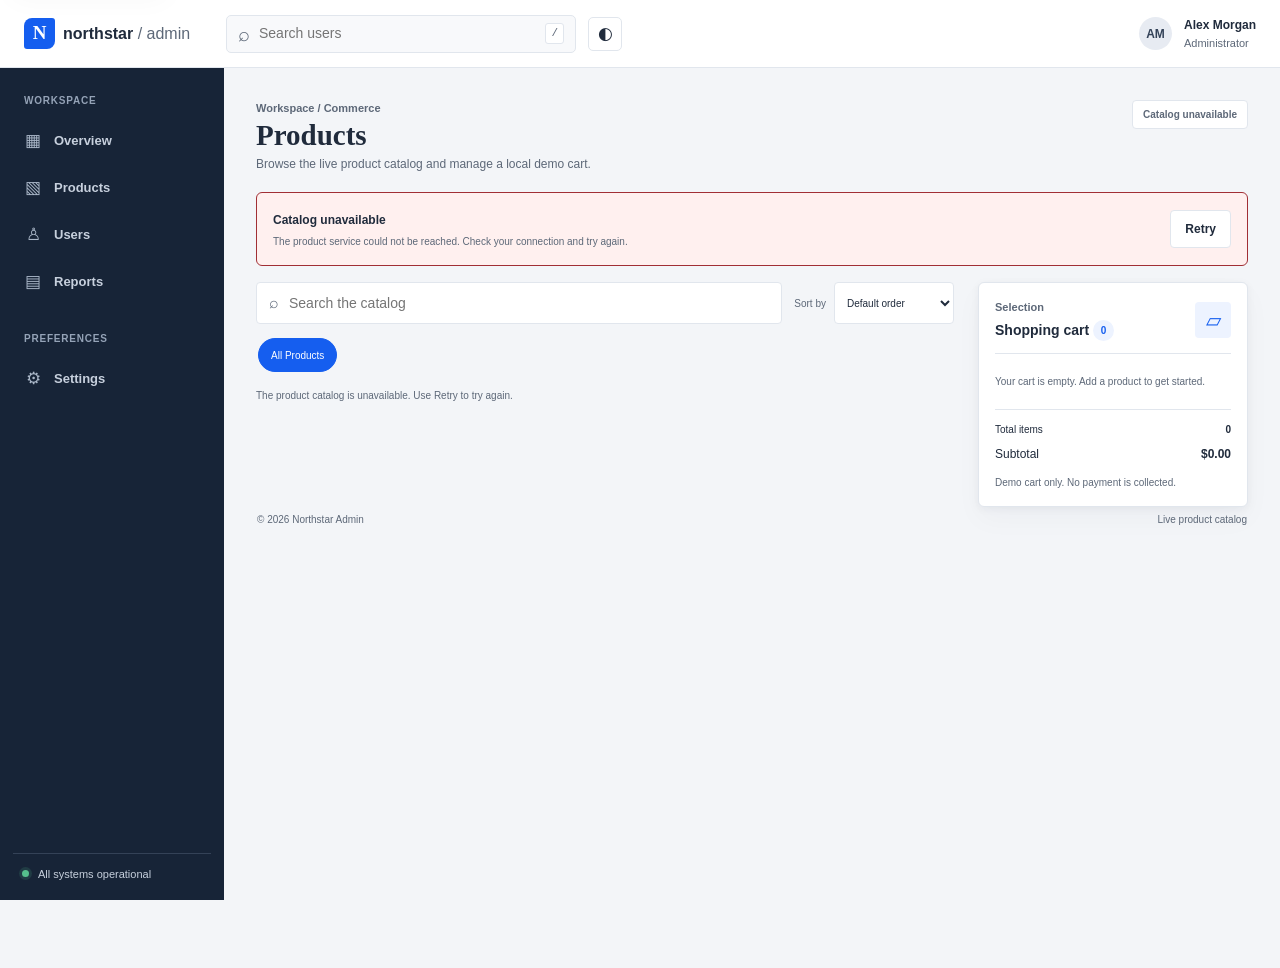
==== client/products.html @ 4e13623b "Add Task 05 live product catalog client" ====
<!doctype html>
<html lang="en">
<head>
  <meta charset="utf-8">
  <meta name="viewport" content="width=device-width, initial-scale=1">
  <meta name="theme-color" content="#f4f6fa">
  <title>Products | Northstar Admin</title>
  <link rel="stylesheet" href="css/tokens.css">
  <link rel="stylesheet" href="css/style.css">
  <link rel="stylesheet" href="css/responsive.css">
  <script src="js/app.js" defer></script>
  <script type="module" src="js/products.js"></script>
</head>
<body data-page="products">
  <a class="skip-link" href="#main-content">Skip to main content</a>
  <header class="topbar">
    <button class="icon-button menu-toggle" type="button" aria-label="Open navigation menu" aria-controls="sidebar" aria-expanded="false" data-menu-toggle><span aria-hidden="true">☰</span></button>
    <a class="brand" href="index.html" aria-label="Northstar Admin home"><span class="brand-mark" aria-hidden="true">N</span><span>northstar<span class="brand-light"> / admin</span></span></a>
    <form class="global-search" role="search" action="users.html" method="get"><label class="visually-hidden" for="global-search">Search users</label><span aria-hidden="true">⌕</span><input id="global-search" name="q" type="search" placeholder="Search users"><kbd aria-hidden="true">/</kbd></form>
    <button class="icon-button theme-toggle" type="button" data-theme-toggle aria-label="Use dark theme" title="Use dark theme"><span aria-hidden="true" data-theme-icon>&#x25D0;</span></button>
    <div class="profile-menu"><span class="profile-avatar" aria-hidden="true">AM</span><span class="profile-copy"><strong>Alex Morgan</strong><span>Administrator</span></span></div>
  </header>
  <aside class="sidebar" id="sidebar" aria-label="Sidebar" data-sidebar>
    <nav class="primary-nav" aria-label="Primary navigation">
      <p class="nav-heading">Workspace</p>
      <a class="nav-link" href="index.html"><span aria-hidden="true">▦</span>Overview</a>
      <a class="nav-link" href="products.html" aria-current="page"><span aria-hidden="true">▧</span>Products</a>
      <a class="nav-link" href="users.html"><span aria-hidden="true">♙</span>Users</a>
      <a class="nav-link" href="reports.html"><span aria-hidden="true">▤</span>Reports</a>
      <p class="nav-heading nav-heading-spaced">Preferences</p>
      <a class="nav-link" href="settings.html"><span aria-hidden="true">⚙</span>Settings</a>
    </nav>
    <div class="sidebar-bottom"><span class="status-dot" aria-hidden="true"></span><span>All systems operational</span></div>
  </aside>
  <main class="main-content" id="main-content" tabindex="-1">
    <header class="page-heading catalog-heading">
      <div><p class="eyebrow">Workspace / Commerce</p><h1>Products</h1><p class="muted">Browse the live product catalog and manage a local demo cart.</p></div>
      <span class="catalog-count" data-product-count>Loading catalog</span>
    </header>
    <div class="catalog-error" data-catalog-error role="alert" hidden>
      <div><strong>Catalog unavailable</strong><p data-catalog-error-message>Products could not be loaded.</p></div>
      <button class="button button-secondary" type="button" data-retry-products>Retry</button>
    </div>
    <div class="catalog-workspace">
      <section class="catalog-main" aria-label="Product catalog">
        <div class="catalog-toolbar">
          <div class="catalog-search"><span aria-hidden="true">⌕</span><label class="visually-hidden" for="catalog-search">Search products by name, details, or category</label><input id="catalog-search" type="search" placeholder="Search the catalog" autocomplete="off"><button type="button" class="clear-search" data-clear-search aria-label="Clear product search" hidden>×</button></div>
          <div class="catalog-sort"><label for="product-sort">Sort by</label><select id="product-sort"><option value="default">Default order</option><option value="price-asc">Price: Low to High</option><option value="price-desc">Price: High to Low</option><option value="name-asc">Name: A to Z</option><option value="name-desc">Name: Z to A</option></select></div>
        </div>
        <nav class="category-list" aria-label="Product categories" data-category-list>
          <button class="category-button is-active" type="button" data-category="all" aria-pressed="true">All products</button>
        </nav>
        <p class="catalog-feedback" data-catalog-feedback role="status" aria-live="polite">Loading products from FakeStoreAPI.</p>
        <section class="product-grid" data-product-grid aria-label="Products" aria-busy="true">
          <article class="product-card product-skeleton" aria-hidden="true"><h2 class="visually-hidden">Loading product</h2><span class="skeleton-image"></span><span class="skeleton-line skeleton-short"></span><span class="skeleton-line"></span><span class="skeleton-line skeleton-price"></span></article>
          <article class="product-card product-skeleton" aria-hidden="true"><h2 class="visually-hidden">Loading product</h2><span class="skeleton-image"></span><span class="skeleton-line skeleton-short"></span><span class="skeleton-line"></span><span class="skeleton-line skeleton-price"></span></article>
          <article class="product-card product-skeleton" aria-hidden="true"><h2 class="visually-hidden">Loading product</h2><span class="skeleton-image"></span><span class="skeleton-line skeleton-short"></span><span class="skeleton-line"></span><span class="skeleton-line skeleton-price"></span></article>
          <article class="product-card product-skeleton" aria-hidden="true"><h2 class="visually-hidden">Loading product</h2><span class="skeleton-image"></span><span class="skeleton-line skeleton-short"></span><span class="skeleton-line"></span><span class="skeleton-line skeleton-price"></span></article>
        </section>
      </section>
      <aside class="cart-panel" aria-labelledby="cart-heading">
        <header class="cart-heading"><div><p class="eyebrow">Selection</p><h2 id="cart-heading">Shopping cart <span class="cart-count" data-cart-count>0</span></h2></div><span class="cart-bag" aria-hidden="true">▱</span></header>
        <p class="cart-feedback" data-cart-feedback role="status" aria-live="polite"></p>
        <div class="cart-items" data-cart-items><p class="cart-empty">Your cart is empty. Add a product to get started.</p></div>
        <footer class="cart-summary"><div><span>Total items</span><strong data-cart-quantity>0</strong></div><div class="cart-total"><span>Subtotal</span><strong data-cart-subtotal>$0.00</strong></div><p class="cart-note">Demo cart only. No payment is collected.</p></footer>
      </aside>
    </div>
    <footer class="site-footer"><span>© 2026 Northstar Admin</span><span>Live product catalog</span></footer>
  </main>
</body>
</html>
---- client/css/tokens.css ----
:root {
  color-scheme: light;
  --color-brand: #155eef;
  --color-brand-hover: #0e4ecb;
  --color-brand-soft: #edf3ff;
  --color-on-brand: #ffffff;
  --color-secondary: #172437;
  --color-page: #f3f5f8;
  --color-surface: #ffffff;
  --color-surface-soft: #f8f9fb;
  --color-sidebar: #172437;
  --color-sidebar-raised: #22354d;
  --color-text: #202b3c;
  --color-muted: #5d6878;
  --color-border: #e1e6ed;
  --color-success: #16724b;
  --color-success-soft: #e8f5ed;
  --color-warning: #96500b;
  --color-warning-soft: #fff2df;
  --color-error: #a12f35;
  --color-error-soft: #fff0ef;
  --color-focus: #f5a623;
  --color-violet: #6651a5;
  --color-violet-soft: #f0edfa;
  --color-chart-muted: #b7c9e6;
  --color-profile-avatar-bg: #e7ebf2;
  --color-profile-avatar-text: #334258;
  --color-input-border: #c8d0dc;
  --color-avatar-teal-bg: #dff2ec;
  --color-avatar-teal-text: #12634d;
  --color-avatar-coral-bg: #fae4df;
  --color-avatar-coral-text: #923d31;
  --color-avatar-gold-bg: #fbefd8;
  --color-avatar-gold-text: #79500b;
  --color-avatar-blue-bg: #e1eaff;
  --color-avatar-blue-text: #305da8;
  --color-avatar-violet-bg: #eee8f8;
  --color-avatar-violet-text: #5a4284;
  --font-family-base: "Avenir Next", "Segoe UI", sans-serif;
  --font-family-display: Georgia, "Times New Roman", serif;
  --font-size-xs: 10px;
  --font-size-sm: 12px;
  --font-size-base: 14px;
  --font-size-lg: 16px;
  --font-size-xl: 22px;
  --font-size-display: 29px;
  --font-weight-regular: 450;
  --font-weight-medium: 550;
  --font-weight-semibold: 650;
  --font-weight-bold: 700;
  --line-height-tight: 1.2;
  --line-height-base: 1.5;
  --space-1: 4px;
  --space-2: 8px;
  --space-3: 12px;
  --space-4: 16px;
  --space-6: 24px;
  --space-8: 32px;
  --space-12: 48px;
  --radius-sm: 3px;
  --radius-md: 4px;
  --radius-lg: 6px;
  --shadow-card: 0 2px 8px rgb(27 39 55 / 5%), 0 12px 28px rgb(27 39 55 / 3%);
  --shadow-dialog: 0 24px 75px rgb(13 24 40 / 30%);
  --duration-fast: 120ms;
  --duration-normal: 160ms;
  --sidebar-width: 224px;
  --header-height: 68px;
  --header-height-mobile: 60px;
  --container-max: 1440px;

  --page: var(--color-page);
  --surface: var(--color-surface);
  --surface-soft: var(--color-surface-soft);
  --text: var(--color-text);
  --muted: var(--color-muted);
  --line: var(--color-border);
  --navy: var(--color-sidebar);
  --navy-raised: var(--color-sidebar-raised);
  --blue: var(--color-brand);
  --blue-hover: var(--color-brand-hover);
  --blue-soft: var(--color-brand-soft);
  --green: var(--color-success);
  --green-soft: var(--color-success-soft);
  --orange: var(--color-warning);
  --orange-soft: var(--color-warning-soft);
  --red: var(--color-error);
  --red-soft: var(--color-error-soft);
  --shadow: var(--shadow-card);
  --focus: var(--color-focus);

  font-family: var(--font-family-base);
  font-synthesis: none;
  text-rendering: optimizeLegibility;
}

:root[data-theme="dark"] {
  color-scheme: dark;
  --color-page: #121923;
  --color-surface: #1b2634;
  --color-surface-soft: #222f3f;
  --color-text: #edf2f8;
  --color-muted: #b4bfcd;
  --color-border: #394758;
  --color-brand: #77a6ff;
  --color-brand-hover: #9bbcff;
  --color-brand-soft: #263954;
  --color-on-brand: #152238;
  --color-success: #8dd0aa;
  --color-success-soft: #244536;
  --color-warning: #f0bf76;
  --color-warning-soft: #4a3925;
  --color-error: #ffaaaa;
  --color-error-soft: #4d2a30;
  --shadow-card: 0 2px 10px rgb(0 0 0 / 20%);
}

@media (prefers-color-scheme: dark) {
  :root:not([data-theme="light"]) {
    color-scheme: dark;
    --color-page: #121923;
    --color-surface: #1b2634;
    --color-surface-soft: #222f3f;
    --color-text: #edf2f8;
    --color-muted: #b4bfcd;
    --color-border: #394758;
    --color-brand: #77a6ff;
    --color-brand-hover: #9bbcff;
    --color-brand-soft: #263954;
    --color-on-brand: #152238;
    --color-success: #8dd0aa;
    --color-success-soft: #244536;
    --color-warning: #f0bf76;
    --color-warning-soft: #4a3925;
    --color-error: #ffaaaa;
    --color-error-soft: #4d2a30;
    --shadow-card: 0 2px 10px rgb(0 0 0 / 20%);
  }
}
---- client/css/style.css ----
*,
*::before,
*::after {
  box-sizing: border-box;
}

html {
  overflow-x: clip;
  background: var(--page);
}

body {
  min-height: 100vh;
  margin: 0;
  background: var(--page);
  color: var(--text);
  font-size: 14px;
  line-height: 1.5;
}

a {
  color: inherit;
  text-decoration: none;
}

button,
input,
select {
  font: inherit;
}

button,
a,
input,
select {
  -webkit-tap-highlight-color: transparent;
}

:focus-visible {
  outline: 3px solid var(--color-focus);
  outline-offset: 3px;
}

.skip-link {
  position: fixed;
  z-index: 20;
  top: 12px;
  left: 12px;
  padding: 10px 14px;
  transform: translateY(-160%);
  border-radius: 4px;
  background: var(--surface);
  color: var(--text);
  box-shadow: var(--shadow);
}

.skip-link:focus {
  transform: translateY(0);
}

.visually-hidden {
  position: absolute !important;
  width: 1px;
  height: 1px;
  padding: 0;
  overflow: hidden;
  clip: rect(0, 0, 0, 0);
  white-space: nowrap;
  border: 0;
}

.topbar {
  position: fixed;
  z-index: 10;
  inset: 0 0 auto;
  display: flex;
  align-items: center;
  height: 68px;
  padding: 0 30px;
  border-bottom: 1px solid var(--line);
  background: var(--surface);
}

.brand {
  display: inline-flex;
  align-items: center;
  gap: 10px;
  min-width: 224px;
  color: var(--text);
  font-size: 16px;
  font-weight: 750;
  letter-spacing: 0;
}

.brand-mark {
  display: grid;
  width: 31px;
  height: 31px;
  place-items: center;
  border-radius: 8px 3px 8px 3px;
  background: var(--color-brand);
  color: #fff;
  font-family: Georgia, serif;
  font-size: 19px;
}

.brand-light {
  color: var(--muted);
  font-weight: 450;
}

.global-search {
  display: flex;
  align-items: center;
  gap: 9px;
  width: min(350px, 38vw);
  height: 38px;
  padding: 0 11px;
  border: 1px solid var(--line);
  border-radius: 5px;
  background: var(--surface-soft);
  color: var(--muted);
}

.global-search > span {
  font-size: 20px;
  line-height: 1;
}

.global-search input,
.search-field input {
  width: 100%;
  min-width: 0;
  padding: 0;
  border: 0;
  outline: 0;
  background: transparent;
  color: var(--text);
}

.global-search input:focus-visible,
.search-field input:focus-visible {
  outline: 0;
}

.global-search kbd {
  padding: 1px 5px;
  border: 1px solid var(--line);
  border-radius: 3px;
  background: var(--surface);
  font-size: 11px;
}

.profile-menu {
  display: flex;
  align-items: center;
  gap: 10px;
  margin-left: auto;
}

.profile-avatar,
.activity-avatar,
.small-avatar {
  display: inline-grid;
  flex: 0 0 auto;
  place-items: center;
  border-radius: 50%;
  font-weight: 700;
}

.profile-avatar {
  width: 36px;
  height: 36px;
  background: var(--color-profile-avatar-bg);
  color: var(--color-profile-avatar-text);
  font-size: 12px;
}

.profile-copy,
.table-person > span:last-child {
  display: grid;
  gap: 1px;
}

.profile-copy strong {
  font-size: 12px;
}

.profile-copy > span,
.table-person small {
  color: var(--muted);
  font-size: 11px;
}

.icon-button {
  display: inline-grid;
  width: 38px;
  height: 38px;
  place-items: center;
  border: 1px solid transparent;
  border-radius: 5px;
  background: transparent;
  color: var(--text);
  cursor: pointer;
  font-size: 20px;
}

.menu-toggle {
  display: none;
}

.sidebar {
  position: fixed;
  z-index: 8;
  inset: 68px auto 0 0;
  display: flex;
  width: 224px;
  flex-direction: column;
  justify-content: space-between;
  padding: 25px 13px 18px;
  background: var(--navy);
  color: #d1d8e3;
}

.primary-nav {
  display: grid;
  align-content: start;
  gap: 5px;
}

.nav-heading {
  margin: 0 0 7px 11px;
  color: #95a3b7;
  font-size: 10px;
  font-weight: 700;
  letter-spacing: 0.08em;
  text-transform: uppercase;
}

.nav-heading-spaced {
  margin-top: 23px;
}

.nav-link {
  display: flex;
  min-height: 42px;
  align-items: center;
  gap: 12px;
  padding: 0 11px;
  border-radius: 4px;
  color: #c7d0dd;
  font-size: 13px;
  font-weight: 550;
}

.nav-link > span {
  width: 18px;
  color: #aab7c8;
  font-size: 17px;
  text-align: center;
}

.nav-link:hover,
.nav-link.is-current {
  background: var(--navy-raised);
  color: #fff;
}

.nav-link.is-current > span {
  color: #fff;
}

.sidebar-bottom {
  display: flex;
  align-items: center;
  gap: 9px;
  padding: 12px 9px 0;
  border-top: 1px solid #344257;
  color: #c7d0dd;
  font-size: 11px;
}

.status-dot {
  width: 7px;
  height: 7px;
  border-radius: 50%;
  background: #55c18d;
  box-shadow: 0 0 0 3px rgb(85 193 141 / 15%);
}

.main-content {
  width: min(1500px, calc(100% - 224px));
  min-height: 100vh;
  margin: 68px 0 0 224px;
  padding: 32px clamp(22px, 3vw, 46px) 20px;
}

.page-heading {
  display: flex;
  align-items: center;
  justify-content: space-between;
  gap: 20px;
  margin: 0 0 25px;
}

.page-heading h1 {
  margin: 1px 0 3px;
  color: var(--text);
  font-family: Georgia, "Times New Roman", serif;
  font-size: 29px;
  font-weight: 600;
  line-height: 1.2;
}

.eyebrow {
  margin: 0;
  color: var(--muted);
  font-size: 11px;
  font-weight: 650;
}

.muted {
  margin: 0;
  color: var(--muted);
  font-size: 12px;
}

.button {
  display: inline-flex;
  min-height: 38px;
  align-items: center;
  justify-content: center;
  gap: 8px;
  padding: 0 14px;
  border: 1px solid transparent;
  border-radius: 4px;
  cursor: pointer;
  font-size: 12px;
  font-weight: 650;
  white-space: nowrap;
}

.button-primary {
  background: var(--blue);
  color: var(--color-on-brand);
}

.button-primary:hover {
  background: var(--blue-hover);
}

.button-secondary {
  border-color: var(--line);
  background: var(--surface);
  color: var(--text);
}

.button-secondary:hover,
.button-pagination:hover:not(:disabled) {
  background: var(--surface-soft);
}

.metric-grid {
  display: grid;
  grid-template-columns: repeat(4, minmax(0, 1fr));
  gap: 14px;
  margin-bottom: 17px;
}

.metric-card,
.panel {
  min-width: 0;
  border: 1px solid var(--line);
  border-radius: 6px;
  background: var(--surface);
  box-shadow: var(--shadow);
}

.metric-card {
  padding: 17px 18px 15px;
}

.metric-label {
  display: flex;
  min-height: 27px;
  align-items: center;
  justify-content: space-between;
  margin: 0;
  color: var(--muted);
  font-size: 12px;
  font-weight: 600;
}

.metric-label h2 {
  margin: 0;
  font: inherit;
}

.metric-icon {
  display: grid;
  width: 29px;
  height: 29px;
  place-items: center;
  border-radius: 5px;
  font-size: 16px;
}

.metric-blue { background: var(--blue-soft); color: var(--blue); }
.metric-green { background: var(--green-soft); color: var(--green); }
.metric-orange { background: var(--orange-soft); color: var(--orange); }
.metric-violet { background: var(--color-violet-soft); color: var(--color-violet); }

.metric-value {
  margin: 11px 0 3px;
  font-size: 25px;
  font-weight: 700;
  letter-spacing: 0;
  line-height: 1.2;
}

.metric-note {
  margin: 0;
  color: var(--muted);
  font-size: 10px;
}

.positive { color: var(--green); font-weight: 700; }
.negative { color: var(--red); font-weight: 700; }

.content-grid {
  display: grid;
  grid-template-columns: minmax(0, 1.55fr) minmax(290px, 0.95fr);
  gap: 16px;
  margin-bottom: 17px;
}

.panel {
  overflow: hidden;
}

.revenue-panel,
.activity-panel,
.settings-panel {
  padding: 18px 20px;
}

.panel-heading {
  display: flex;
  min-height: 37px;
  align-items: center;
  justify-content: space-between;
  gap: 15px;
}

.panel-heading h2 {
  margin: 0 0 2px;
  font-size: 14px;
  font-weight: 700;
}

.panel-heading .muted {
  font-size: 11px;
}

.select-label {
  margin-left: auto;
  color: var(--muted);
  font-size: 11px;
}

.compact-select {
  max-width: 125px;
  min-height: 32px;
  padding: 0 8px;
  border: 1px solid var(--line);
  border-radius: 4px;
  background: var(--surface);
  color: var(--text);
  font-size: 10px;
}

.chart-figure {
  display: grid;
  grid-template-columns: 38px minmax(0, 1fr);
  grid-template-rows: 157px auto;
  gap: 5px 8px;
  margin: 17px 0 0;
}

.chart-y-axis {
  display: flex;
  flex-direction: column;
  justify-content: space-between;
  padding: 0 0 24px;
  color: var(--muted);
  font-size: 9px;
  text-align: right;
}

.bar-chart {
  display: grid;
  grid-template-columns: repeat(6, minmax(24px, 1fr));
  align-items: end;
  gap: 11px;
  border-bottom: 1px solid var(--line);
  background: repeating-linear-gradient(to bottom, transparent 0, transparent 38px, var(--line) 39px, transparent 40px);
}

.bar-column {
  display: flex;
  height: 100%;
  flex-direction: column;
  align-items: center;
  justify-content: end;
  gap: 7px;
  color: var(--muted);
  font-size: 10px;
}

.bar {
  width: min(34px, 75%);
  height: var(--bar-height);
  border-radius: 3px 3px 0 0;
  background: var(--color-chart-muted);
}

.bar-current {
  background: var(--blue);
}

.chart-figure figcaption {
  grid-column: 1 / -1;
  color: var(--muted);
  font-size: 10px;
}

.text-link {
  color: var(--blue);
  font-size: 11px;
  font-weight: 650;
}

.activity-list {
  display: grid;
  gap: 16px;
  margin: 20px 0 0;
  padding: 0;
  list-style: none;
}

.activity-list li {
  display: flex;
  align-items: center;
  gap: 10px;
}

.activity-avatar {
  width: 33px;
  height: 33px;
  font-size: 10px;
}

.activity-list p {
  margin: 0 0 1px;
  font-size: 11px;
}

.activity-list time {
  color: var(--muted);
  font-size: 10px;
}

.avatar-teal { background: var(--color-avatar-teal-bg); color: var(--color-avatar-teal-text); }
.avatar-coral { background: var(--color-avatar-coral-bg); color: var(--color-avatar-coral-text); }
.avatar-gold { background: var(--color-avatar-gold-bg); color: var(--color-avatar-gold-text); }
.avatar-blue { background: var(--color-avatar-blue-bg); color: var(--color-avatar-blue-text); }
.avatar-violet { background: var(--color-avatar-violet-bg); color: var(--color-avatar-violet-text); }

.table-panel {
  margin-bottom: 17px;
}

.table-panel > .panel-heading,
.users-toolbar {
  padding: 17px 20px;
}

.table-scroll {
  width: 100%;
  overflow-x: auto;
  overscroll-behavior-x: contain;
}

.data-table {
  width: 100%;
  border-collapse: collapse;
  text-align: left;
  white-space: nowrap;
}

.data-table thead {
  background: var(--surface-soft);
}

.data-table th {
  height: 38px;
  padding: 0 18px;
  color: var(--muted);
  font-size: 10px;
  font-weight: 650;
}

.data-table td {
  height: 59px;
  padding: 7px 18px;
  border-top: 1px solid var(--line);
  color: var(--text);
  font-size: 11px;
}

.table-person {
  display: flex;
  align-items: center;
  gap: 9px;
}

.table-person strong {
  font-size: 11px;
}

.small-avatar {
  width: 32px;
  height: 32px;
  font-size: 9px;
}

.status-pill {
  display: inline-flex;
  min-height: 23px;
  align-items: center;
  padding: 0 8px;
  border-radius: 3px;
  font-size: 10px;
  font-weight: 650;
}

.status-active { background: var(--green-soft); color: var(--green); }
.status-pending { background: var(--orange-soft); color: var(--orange); }
.status-inactive { background: var(--surface-soft); color: var(--muted); }

.site-footer {
  display: flex;
  justify-content: space-between;
  gap: 20px;
  padding: 5px 1px 14px;
  color: var(--muted);
  font-size: 10px;
}

.users-panel {
  margin-top: 19px;
}

.count-badge {
  display: inline-grid;
  min-width: 21px;
  height: 21px;
  place-items: center;
  margin-left: 4px;
  border-radius: 50%;
  background: var(--blue-soft);
  color: var(--blue);
  font-size: 10px;
  vertical-align: 1px;
}

.table-tools {
  display: flex;
  align-items: center;
  gap: 9px;
}

.search-field {
  display: flex;
  width: min(260px, 35vw);
  min-height: 36px;
  align-items: center;
  gap: 8px;
  padding: 0 10px;
  border: 1px solid var(--line);
  border-radius: 4px;
  color: var(--muted);
}

.search-field > span:first-child {
  font-size: 17px;
}

.users-table td:last-child,
.users-table th:last-child {
  padding-right: 16px;
  text-align: right;
}

.action-cell {
  min-width: 120px;
}

.text-button {
  padding: 5px 6px;
  border: 0;
  background: transparent;
  color: var(--blue);
  cursor: pointer;
  font-size: 11px;
  font-weight: 650;
}

.text-danger {
  color: var(--red);
}

.table-footer {
  display: flex;
  align-items: center;
  justify-content: space-between;
  gap: 12px;
  padding: 12px 18px;
  border-top: 1px solid var(--line);
  color: var(--muted);
  font-size: 10px;
}

.table-footer p {
  margin: 0;
}

.pagination {
  display: flex;
  align-items: center;
  gap: 8px;
}

.pagination [data-page-number] {
  display: grid;
  width: 28px;
  height: 28px;
  place-items: center;
  border-radius: 4px;
  background: var(--blue-soft);
  color: var(--blue);
  font-weight: 700;
}

.button-pagination {
  min-height: 30px;
  padding: 0 9px;
  border-color: var(--line);
  background: var(--surface);
  color: var(--text);
  font-size: 10px;
}

.button-pagination:disabled {
  color: var(--muted);
  cursor: not-allowed;
  opacity: 0.55;
}

.form-feedback {
  min-height: 0;
  margin: 0;
  color: var(--green);
  font-size: 12px;
}

.form-feedback:not(:empty) {
  margin: 0 0 11px;
}

.filter-form {
  display: flex;
  align-items: end;
  gap: 12px;
  padding: 13px 20px;
  border-top: 1px solid var(--line);
  border-bottom: 1px solid var(--line);
  background: var(--surface-soft);
}

.filter-form .field-group {
  min-width: 155px;
}

.field-group {
  display: grid;
  gap: 6px;
}

.field-group > label {
  color: var(--text);
  font-size: 11px;
  font-weight: 650;
}

.field-group input,
.field-group select {
  width: 100%;
  min-height: 39px;
  padding: 0 10px;
  border: 1px solid var(--color-input-border);
  border-radius: 4px;
  background: var(--surface);
  color: var(--text);
  font-size: 12px;
}

.field-group input[aria-invalid="true"],
.field-group select[aria-invalid="true"] {
  border-color: var(--red);
}

.field-help,
.field-error {
  color: var(--muted);
  font-size: 10px;
}

.field-error:empty {
  display: none;
}

.field-error:not(:empty) {
  color: var(--red);
}

.settings-form {
  display: grid;
  gap: 15px;
  max-width: 930px;
}

.settings-panel {
  padding: 0;
}

.settings-panel > .panel-heading {
  padding: 18px 21px;
  border-bottom: 1px solid var(--line);
}

.settings-fields {
  display: grid;
  grid-template-columns: repeat(2, minmax(0, 1fr));
  gap: 18px 20px;
  padding: 20px 21px 22px;
}

.preference-list,
.theme-options {
  margin: 0;
  padding: 3px 21px;
  border: 0;
}

.preference-row {
  display: flex;
  min-height: 61px;
  align-items: center;
  justify-content: space-between;
  gap: 18px;
  border-bottom: 1px solid var(--line);
  cursor: pointer;
}

.preference-row:last-child {
  border-bottom: 0;
}

.preference-row > span {
  display: grid;
  gap: 2px;
}

.preference-row strong {
  font-size: 11px;
}

.preference-row small {
  color: var(--muted);
  font-size: 10px;
}

.preference-row input,
.theme-choice input {
  width: 17px;
  height: 17px;
  accent-color: var(--blue);
}

.theme-options {
  display: flex;
  gap: 13px;
  padding-top: 17px;
  padding-bottom: 20px;
}

.theme-choice {
  display: flex;
  min-width: 116px;
  align-items: center;
  gap: 8px;
  padding: 9px 11px;
  border: 1px solid var(--line);
  border-radius: 4px;
  cursor: pointer;
  font-size: 11px;
}

.theme-swatch {
  width: 21px;
  height: 21px;
  border: 1px solid #aeb8c5;
  border-radius: 3px;
}

.theme-swatch-light { background: linear-gradient(90deg, #fff 50%, #e8edf4 50%); }
.theme-swatch-dark { background: linear-gradient(90deg, #1b2634 50%, #34465c 50%); }

.settings-actions {
  display: flex;
  justify-content: flex-end;
}

.user-dialog {
  width: min(100% - 32px, 490px);
  max-height: min(90vh, 720px);
  padding: 0;
  overflow: auto;
  border: 1px solid var(--line);
  border-radius: 7px;
  background: var(--surface);
  color: var(--text);
  box-shadow: var(--shadow-dialog);
}

.user-dialog::backdrop {
  background: rgb(12 21 34 / 56%);
}

.dialog-form {
  padding: 24px;
}

.dialog-heading {
  display: flex;
  align-items: flex-start;
  justify-content: space-between;
  gap: 14px;
  margin-bottom: 21px;
}

.dialog-heading h2 {
  margin: 3px 0 5px;
  font-family: Georgia, "Times New Roman", serif;
  font-size: 22px;
  font-weight: 600;
}

.dialog-close {
  flex: 0 0 auto;
  border-color: var(--line);
  font-size: 24px;
}

.dialog-form > .field-group {
  margin-bottom: 15px;
}

.dialog-actions {
  display: flex;
  justify-content: flex-end;
  gap: 9px;
  margin-top: 23px;
  padding-top: 17px;
  border-top: 1px solid var(--line);
}

.catalog-heading {
  align-items: flex-end;
}

.catalog-count {
  padding: 6px 10px;
  border: 1px solid var(--line);
  border-radius: var(--radius-md);
  background: var(--surface);
  color: var(--muted);
  font-size: var(--font-size-xs);
  font-weight: var(--font-weight-semibold);
}

.catalog-workspace {
  display: grid;
  align-items: start;
  gap: var(--space-6);
}

.catalog-main {
  min-width: 0;
}

.catalog-error {
  display: flex;
  align-items: center;
  justify-content: space-between;
  gap: var(--space-4);
  margin-bottom: var(--space-4);
  padding: var(--space-4);
  border: 1px solid var(--color-error);
  border-radius: var(--radius-lg);
  background: var(--color-error-soft);
  color: var(--text);
}

.catalog-error[hidden] {
  display: none;
}

.catalog-error strong {
  font-size: var(--font-size-sm);
}

.catalog-error p {
  margin: var(--space-1) 0 0;
  color: var(--muted);
  font-size: var(--font-size-xs);
}

.catalog-toolbar {
  display: flex;
  align-items: center;
  justify-content: space-between;
  gap: var(--space-3);
  margin-bottom: var(--space-3);
}

.catalog-search {
  display: flex;
  min-width: 0;
  min-height: 42px;
  flex: 1;
  align-items: center;
  gap: var(--space-2);
  padding: 0 var(--space-3);
  border: 1px solid var(--line);
  border-radius: var(--radius-md);
  background: var(--surface);
  color: var(--muted);
}

.catalog-search > span:first-child {
  font-size: var(--font-size-lg);
}

.catalog-search input {
  width: 100%;
  min-width: 0;
  border: 0;
  outline: 0;
  background: transparent;
  color: var(--text);
}

.catalog-search input:focus-visible {
  outline: 0;
}

.clear-search {
  width: 28px;
  height: 28px;
  flex: 0 0 28px;
  border: 0;
  border-radius: 50%;
  background: var(--surface-soft);
  color: var(--text);
  cursor: pointer;
  font-size: var(--font-size-lg);
}

.clear-search[hidden] {
  display: none;
}

.catalog-sort {
  display: flex;
  align-items: center;
  gap: var(--space-2);
}

.catalog-sort label {
  color: var(--muted);
  font-size: var(--font-size-xs);
  white-space: nowrap;
}

.catalog-sort select {
  min-height: 42px;
  max-width: 190px;
  padding: 0 var(--space-2);
  border: 1px solid var(--line);
  border-radius: var(--radius-md);
  background: var(--surface);
  color: var(--text);
  font-size: var(--font-size-xs);
}

.category-list {
  display: flex;
  gap: var(--space-2);
  overflow-x: auto;
  padding: 2px 2px var(--space-2);
  overscroll-behavior-inline: contain;
}

.category-button {
  min-height: 34px;
  flex: 0 0 auto;
  padding: 0 var(--space-3);
  border: 1px solid var(--line);
  border-radius: 999px;
  background: var(--surface);
  color: var(--muted);
  cursor: pointer;
  font-size: var(--font-size-xs);
  text-transform: capitalize;
  transition: background-color var(--duration-fast), color var(--duration-fast), border-color var(--duration-fast);
}

.category-button:hover {
  border-color: var(--color-brand);
  color: var(--color-brand);
}

.category-button.is-active {
  border-color: var(--color-brand);
  background: var(--color-brand);
  color: var(--color-on-brand);
}

.catalog-feedback {
  min-height: 20px;
  margin: var(--space-2) 0;
  color: var(--muted);
  font-size: var(--font-size-xs);
}

.product-grid {
  display: grid;
  grid-template-columns: repeat(auto-fill, minmax(min(100%, 220px), 1fr));
  align-items: stretch;
  gap: var(--space-4);
}

.product-card {
  display: flex;
  min-width: 0;
  min-height: 340px;
  flex-direction: column;
  overflow: hidden;
  border: 1px solid var(--line);
  border-radius: var(--radius-lg);
  background: var(--surface);
  box-shadow: var(--shadow);
}

.product-image-frame {
  display: grid;
  height: 172px;
  flex: 0 0 172px;
  place-items: center;
  padding: var(--space-4);
  border-bottom: 1px solid var(--line);
  background: var(--surface);
}

.product-image {
  width: 100%;
  height: 100%;
  object-fit: contain;
}

.image-unavailable {
  background: var(--surface-soft);
}

.image-fallback {
  color: var(--muted);
  font-size: var(--font-size-xs);
}

.product-details {
  display: flex;
  flex: 1;
  flex-direction: column;
  padding: var(--space-3) var(--space-3) var(--space-2);
}

.product-category {
  margin: 0 0 var(--space-1);
  color: var(--color-brand);
  font-size: var(--font-size-xs);
  font-weight: var(--font-weight-semibold);
  text-transform: capitalize;
}

.product-title {
  display: -webkit-box;
  min-height: 42px;
  margin: 0;
  overflow: hidden;
  color: var(--text);
  font-size: var(--font-size-sm);
  font-weight: var(--font-weight-semibold);
  line-height: var(--line-height-tight);
  -webkit-box-orient: vertical;
  -webkit-line-clamp: 2;
}

.product-rating {
  display: flex;
  flex-wrap: wrap;
  gap: var(--space-2);
  margin: var(--space-2) 0 0;
  color: var(--muted);
  font-size: var(--font-size-xs);
}

.rating-value {
  color: var(--color-warning);
  font-weight: var(--font-weight-semibold);
}

.product-card-footer {
  display: flex;
  align-items: center;
  justify-content: space-between;
  gap: var(--space-2);
  padding: var(--space-3);
  border-top: 1px solid var(--line);
}

.product-price {
  font-size: var(--font-size-base);
  white-space: nowrap;
}

.product-add {
  min-height: 34px;
  padding-inline: var(--space-2);
  font-size: var(--font-size-xs);
}

.catalog-empty {
  grid-column: 1 / -1;
  padding: var(--space-8) var(--space-4);
  border: 1px dashed var(--line);
  border-radius: var(--radius-lg);
  text-align: center;
}

.catalog-empty h2 {
  margin: 0 0 var(--space-2);
  font-size: var(--font-size-lg);
}

.catalog-empty p {
  margin: 0;
}

.cart-panel {
  min-width: 0;
  padding: var(--space-4);
  border: 1px solid var(--line);
  border-radius: var(--radius-lg);
  background: var(--surface);
  box-shadow: var(--shadow);
}

.cart-heading {
  display: flex;
  align-items: center;
  justify-content: space-between;
  gap: var(--space-3);
  padding-bottom: var(--space-3);
  border-bottom: 1px solid var(--line);
}

.cart-heading h2 {
  margin: var(--space-1) 0 0;
  font-size: var(--font-size-base);
}

.cart-bag {
  display: grid;
  width: 36px;
  height: 36px;
  place-items: center;
  border-radius: var(--radius-md);
  background: var(--color-brand-soft);
  color: var(--color-brand);
  font-size: 20px;
}

.cart-count {
  display: inline-grid;
  min-width: 21px;
  height: 21px;
  place-items: center;
  border-radius: 50%;
  background: var(--color-brand-soft);
  color: var(--color-brand);
  font-size: var(--font-size-xs);
  vertical-align: 1px;
}

.cart-feedback {
  min-height: 0;
  margin: 0;
  color: var(--color-success);
  font-size: var(--font-size-xs);
}

.cart-feedback:not(:empty) {
  margin-top: var(--space-2);
}

.cart-items {
  display: grid;
  max-height: 470px;
  gap: var(--space-3);
  overflow-y: auto;
  padding-block: var(--space-3);
}

.cart-empty {
  margin: var(--space-2) 0;
  color: var(--muted);
  font-size: var(--font-size-xs);
  line-height: var(--line-height-base);
}

.cart-item {
  display: grid;
  grid-template-columns: 54px minmax(0, 1fr);
  gap: var(--space-2);
  padding-bottom: var(--space-3);
  border-bottom: 1px solid var(--line);
}

.cart-item-image {
  width: 54px;
  height: 58px;
  object-fit: contain;
}

.cart-item-details {
  min-width: 0;
}

.cart-item-title {
  display: -webkit-box;
  margin: 0;
  overflow: hidden;
  font-size: var(--font-size-xs);
  line-height: var(--line-height-tight);
  -webkit-box-orient: vertical;
  -webkit-line-clamp: 2;
}

.cart-item-price {
  margin: var(--space-1) 0;
  color: var(--muted);
  font-size: var(--font-size-xs);
}

.cart-item-controls {
  display: inline-flex;
  align-items: center;
  gap: var(--space-2);
}

.quantity-button {
  display: grid;
  width: 28px;
  height: 28px;
  place-items: center;
  border: 1px solid var(--line);
  border-radius: var(--radius-sm);
  background: var(--surface);
  color: var(--text);
  cursor: pointer;
  font-size: var(--font-size-base);
}

.quantity-value {
  min-width: 18px;
  text-align: center;
  font-size: var(--font-size-xs);
}

.cart-remove {
  margin-left: var(--space-2);
  padding: 4px;
  border: 0;
  background: transparent;
  color: var(--color-error);
  cursor: pointer;
  font-size: var(--font-size-xs);
  text-decoration: underline;
  text-underline-offset: 2px;
}

.cart-summary {
  display: grid;
  gap: var(--space-2);
  padding-top: var(--space-3);
  border-top: 1px solid var(--line);
  font-size: var(--font-size-xs);
}

.cart-summary > div {
  display: flex;
  justify-content: space-between;
  gap: var(--space-2);
}

.cart-total {
  font-size: var(--font-size-sm);
}

.cart-note {
  margin: var(--space-1) 0 0;
  color: var(--muted);
  font-size: var(--font-size-xs);
}

.product-skeleton {
  gap: var(--space-3);
  padding: var(--space-3);
}

.skeleton-image,
.skeleton-line {
  display: block;
  border-radius: var(--radius-sm);
  background: linear-gradient(90deg, var(--surface-soft), var(--line), var(--surface-soft));
  background-size: 200% 100%;
  animation: skeleton-shimmer 1.4s ease-in-out infinite;
}

.skeleton-image {
  height: 172px;
}

.skeleton-line {
  height: 12px;
}

.skeleton-short {
  width: 38%;
}

.skeleton-price {
  width: 54%;
  height: 30px;
  margin-top: auto;
}

@keyframes skeleton-shimmer {
  to { background-position: -200% 0; }
}
---- client/css/responsive.css ----
/* Mobile-first page layout: the content column and menu remain usable at 320px. */
html {
  overflow-x: clip;
}

.topbar {
  height: var(--header-height-mobile);
  gap: var(--space-2);
  padding-inline: var(--space-3);
}

.menu-toggle {
  display: inline-grid;
  width: 34px;
  flex: 0 0 34px;
}

.brand {
  min-width: 0;
  gap: var(--space-2);
  font-size: var(--font-size-sm);
}

.brand-mark {
  width: 29px;
  height: 29px;
  flex: 0 0 29px;
}

.global-search,
.profile-copy {
  display: none;
}

.profile-menu {
  gap: 0;
}

.profile-avatar {
  width: 33px;
  height: 33px;
}

.theme-toggle {
  width: 34px;
  height: 34px;
  flex: 0 0 34px;
  border-color: var(--color-border);
  font-size: 17px;
}

.sidebar {
  z-index: 12;
  inset: var(--header-height-mobile) auto 0 0;
  width: min(280px, 84vw);
  transform: translateX(-105%);
  transition: transform var(--duration-normal) ease-out;
  box-shadow: 8px 0 30px rgb(15 28 46 / 18%);
}

.sidebar.is-open {
  transform: translateX(0);
}

.main-content {
  width: 100%;
  max-width: none;
  contain: layout;
  min-height: calc(100vh - var(--header-height-mobile));
  margin: var(--header-height-mobile) 0 0;
  padding: var(--space-6) var(--space-4) var(--space-4);
}

.page-heading {
  align-items: flex-start;
  flex-wrap: wrap;
  row-gap: var(--space-2);
  margin-bottom: 19px;
}

.page-heading h1 {
  font-size: clamp(25px, 7vw, 29px);
}

.page-heading > .button {
  margin-top: 0;
}

.metric-grid {
  grid-template-columns: repeat(2, minmax(0, 1fr));
  gap: var(--space-2);
}

.metric-card {
  padding: var(--space-3);
}

.metric-icon {
  width: 25px;
  height: 25px;
}

.metric-value {
  font-size: 20px;
}

.metric-note {
  font-size: 9px;
}

.content-grid {
  grid-template-columns: minmax(0, 1fr);
  gap: var(--space-4);
}

.revenue-panel,
.activity-panel {
  padding: 15px;
}

.panel-heading {
  flex-wrap: wrap;
}

.panel-heading > .button {
  width: 100%;
}

.chart-figure {
  grid-template-rows: 135px auto;
}

.bar-chart {
  gap: 5px;
}

.activity-list {
  grid-template-columns: minmax(0, 1fr);
  gap: 13px;
}

.table-panel > .panel-heading,
.users-toolbar {
  align-items: flex-start;
  padding: 15px;
}

.users-toolbar {
  flex-direction: column;
}

.table-tools,
.search-field {
  width: 100%;
}

.table-scroll {
  max-width: 100%;
  overflow-x: auto;
  -webkit-overflow-scrolling: touch;
  overscroll-behavior-inline: contain;
}

.data-table {
  min-width: 575px;
}

.report-metrics + .table-panel .data-table {
  min-width: 590px;
}

.filter-form {
  align-items: stretch;
  flex-direction: column;
  padding: 13px 15px;
}

.filter-form .field-group {
  min-width: 0;
}

.settings-fields {
  grid-template-columns: minmax(0, 1fr);
  gap: 14px;
  padding: 17px;
}

.settings-panel > .panel-heading {
  padding: 15px 17px;
}

.preference-list,
.theme-options {
  padding-inline: 17px;
}

.theme-options {
  flex-direction: column;
}

.table-footer {
  align-items: flex-start;
  flex-direction: column;
}

.site-footer {
  flex-wrap: wrap;
}

.dialog-form {
  padding: 19px;
}

.catalog-toolbar {
  align-items: stretch;
  flex-direction: column;
}

.catalog-sort {
  justify-content: space-between;
}

.catalog-sort select {
  max-width: 70%;
  flex: 1;
}

.catalog-error {
  align-items: flex-start;
  flex-direction: column;
}

.catalog-workspace {
  grid-template-columns: minmax(0, 1fr);
}

.product-grid {
  grid-template-columns: repeat(2, minmax(0, 1fr));
  gap: var(--space-2);
}

.product-card {
  min-height: 315px;
}

.product-image-frame {
  height: 138px;
  flex-basis: 138px;
  padding: var(--space-2);
}

.product-card-footer {
  align-items: flex-start;
  flex-direction: column;
}

.product-add {
  width: 100%;
}

.cart-items {
  max-height: 300px;
}

@media (max-width: 370px) {
  .product-grid {
    grid-template-columns: minmax(0, 1fr);
  }

  .product-card {
    min-height: 330px;
  }

  .product-image-frame {
    height: 155px;
    flex-basis: 155px;
  }

  .product-card-footer {
    align-items: center;
    flex-direction: row;
  }

  .product-add {
    width: auto;
  }
}

@media (min-width: 768px) {
  .topbar {
    height: var(--header-height);
    gap: var(--space-3);
    padding-inline: var(--space-6);
  }

  .menu-toggle {
    display: none;
  }

  .brand {
    min-width: 190px;
    font-size: var(--font-size-lg);
  }

  .brand-mark {
    width: 31px;
    height: 31px;
    flex-basis: 31px;
  }

  .global-search {
    display: flex;
    width: min(350px, 34vw);
  }

  .profile-copy {
    display: grid;
  }

  .profile-menu {
    gap: var(--space-3);
  }

  .sidebar {
    z-index: 8;
    inset: var(--header-height) auto 0 0;
    width: var(--sidebar-width);
    transform: none;
    transition: none;
    box-shadow: none;
  }

  .main-content {
    width: calc(100% - var(--sidebar-width));
    max-width: calc(var(--container-max) - var(--sidebar-width));
    min-height: calc(100vh - var(--header-height));
    margin: var(--header-height) 0 0 var(--sidebar-width);
    padding: var(--space-8) clamp(var(--space-4), 3vw, var(--space-8)) var(--space-4);
  }

  .page-heading h1 {
    font-size: var(--font-size-display);
  }

  .metric-grid {
    gap: 14px;
  }

  .metric-card {
    padding: 17px 18px 15px;
  }

  .metric-icon {
    width: 29px;
    height: 29px;
  }

  .metric-value {
    font-size: 25px;
  }

  .metric-note {
    font-size: var(--font-size-xs);
  }

  .activity-list {
    grid-template-columns: repeat(2, minmax(0, 1fr));
    gap: var(--space-4);
  }

  .table-panel > .panel-heading,
  .users-toolbar {
    padding: 17px 20px;
  }

  .panel-heading > .button {
    width: auto;
  }

  .users-toolbar {
    align-items: center;
    flex-direction: row;
  }

  .table-tools,
  .search-field {
    width: auto;
  }

  .search-field {
    width: min(260px, 35vw);
  }

  .filter-form {
    align-items: end;
    flex-direction: row;
    padding-inline: 20px;
  }

  .filter-form .field-group {
    min-width: 155px;
  }

  .settings-fields {
    grid-template-columns: repeat(2, minmax(0, 1fr));
    gap: 18px 20px;
    padding: 20px 21px 22px;
  }

  .settings-panel > .panel-heading {
    padding: 18px 21px;
  }

  .preference-list,
  .theme-options {
    padding-inline: 21px;
  }

  .theme-options {
    flex-direction: row;
  }

  .table-footer {
    align-items: center;
    flex-direction: row;
  }

  .site-footer {
    flex-wrap: nowrap;
  }

  .dialog-form {
    padding: var(--space-6);
  }

  .catalog-toolbar {
    align-items: center;
    flex-direction: row;
  }

  .catalog-sort {
    justify-content: initial;
  }

  .catalog-sort select {
    max-width: 190px;
    flex: initial;
  }

  .catalog-error {
    align-items: center;
    flex-direction: row;
  }

  .product-grid {
    grid-template-columns: repeat(2, minmax(0, 1fr));
  }

  .product-image-frame {
    height: 160px;
    flex-basis: 160px;
  }

  .product-card-footer {
    align-items: center;
    flex-direction: row;
  }

  .product-add {
    width: auto;
  }

  .cart-items {
    max-height: 470px;
  }
}

@media (min-width: 1024px) {
  .metric-grid {
    grid-template-columns: repeat(4, minmax(0, 1fr));
  }

  .content-grid {
    grid-template-columns: minmax(0, 1.35fr) minmax(270px, 0.9fr);
  }

  .activity-list {
    grid-template-columns: minmax(0, 1fr);
  }

  .product-grid {
    grid-template-columns: repeat(2, minmax(0, 1fr));
  }

  .catalog-workspace {
    grid-template-columns: minmax(0, 1fr) 270px;
  }
}

@media (min-width: 1280px) {
  .product-grid {
    grid-template-columns: repeat(3, minmax(0, 1fr));
  }
}

@media (min-width: 1440px) {
  .main-content {
    margin-right: auto;
  }
}

@media (max-width: 370px) {
  .topbar {
    padding-inline: var(--space-2);
  }

  .brand {
    gap: var(--space-1);
    font-size: 11px;
  }

  .brand-light {
    display: none;
  }

  .topbar .profile-avatar {
    width: 30px;
    height: 30px;
  }

  .theme-toggle {
    width: 32px;
    height: 32px;
    flex-basis: 32px;
  }

  .main-content {
    padding-inline: var(--space-3);
  }

  .metric-grid {
    gap: 6px;
  }

  .metric-card {
    padding: var(--space-2);
  }

  .metric-label {
    font-size: 11px;
  }
}

@media (prefers-reduced-motion: reduce) {
  *,
  *::before,
  *::after {
    scroll-behavior: auto !important;
    transition-duration: 0.01ms !important;
    animation-duration: 0.01ms !important;
    animation-iteration-count: 1 !important;
  }
}
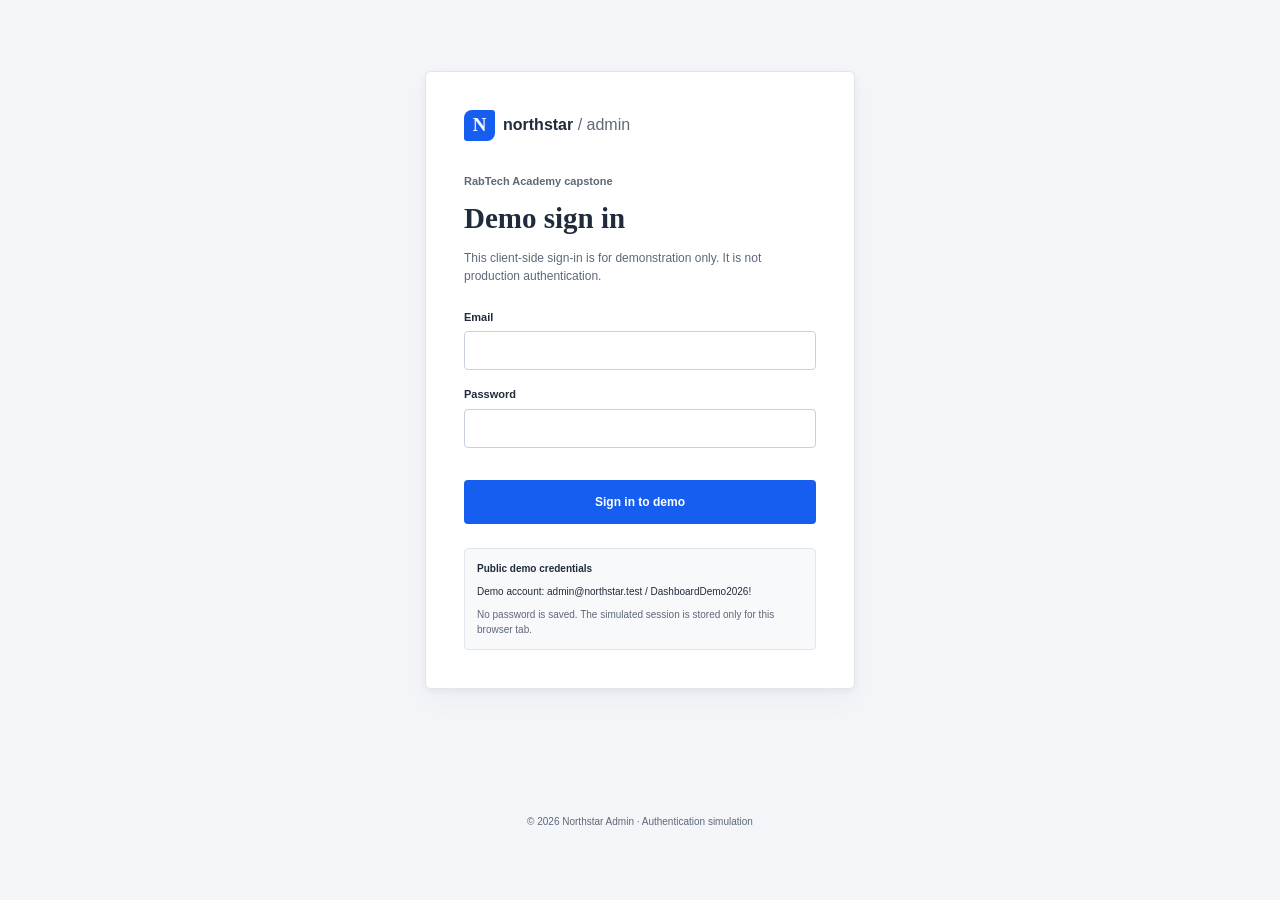
==== commit 70fcb634: "task 6" ====
--- a/client/products.html
+++ b/client/products.html
@@ -8,7 +8,7 @@
   <link rel="stylesheet" href="css/tokens.css">
   <link rel="stylesheet" href="css/style.css">
   <link rel="stylesheet" href="css/responsive.css">
-  <script src="js/app.js" defer></script>
+  <script type="module" src="js/app.js"></script>
   <script type="module" src="js/products.js"></script>
 </head>
 <body data-page="products">
@@ -25,6 +25,7 @@
       <p class="nav-heading">Workspace</p>
       <a class="nav-link" href="index.html"><span aria-hidden="true">▦</span>Overview</a>
       <a class="nav-link" href="products.html" aria-current="page"><span aria-hidden="true">▧</span>Products</a>
+      <a class="nav-link" href="manage-products.html"><span aria-hidden="true">▣</span>Product management</a>
       <a class="nav-link" href="users.html"><span aria-hidden="true">♙</span>Users</a>
       <a class="nav-link" href="reports.html"><span aria-hidden="true">▤</span>Reports</a>
       <p class="nav-heading nav-heading-spaced">Preferences</p>
@@ -67,5 +68,6 @@
     </div>
     <footer class="site-footer"><span>© 2026 Northstar Admin</span><span>Live product catalog</span></footer>
   </main>
+  <script src="js/auth.js"></script>
 </body>
 </html>
--- a/client/css/style.css
+++ b/client/css/style.css
@@ -526,6 +526,28 @@
 
 .bar-current {
   background: var(--blue);
+}
+
+.category-chart-figure {
+  grid-template-columns: minmax(0, 1fr);
+  grid-template-rows: 155px auto;
+}
+
+.category-chart {
+  min-width: 0;
+  height: 155px;
+}
+
+.category-chart .bar-chart {
+  height: 100%;
+  grid-template-columns: repeat(6, minmax(0, 1fr));
+}
+
+.category-chart .bar-column > span:last-child {
+  max-width: 100%;
+  overflow: hidden;
+  text-overflow: ellipsis;
+  white-space: nowrap;
 }
 
 .chart-figure figcaption {
@@ -986,6 +1008,102 @@
   border-top: 1px solid var(--line);
 }
 
+.login-page {
+  display: grid;
+  min-height: 100vh;
+  place-items: center;
+  padding: var(--space-6);
+  background: var(--page);
+}
+
+.login-panel {
+  width: min(100%, 430px);
+  padding: clamp(22px, 5vw, 38px);
+  border: 1px solid var(--line);
+  border-radius: var(--radius-lg);
+  background: var(--surface);
+  box-shadow: var(--shadow);
+}
+
+.login-brand {
+  margin-bottom: var(--space-8);
+}
+
+.login-kicker {
+  margin: 0 0 var(--space-2);
+}
+
+.login-panel h1 {
+  margin: 0 0 var(--space-2);
+  font-family: var(--font-family-display);
+  font-size: var(--font-size-display);
+  font-weight: 600;
+}
+
+.login-form {
+  display: grid;
+  gap: var(--space-4);
+  margin-top: var(--space-6);
+}
+
+.login-feedback {
+  min-height: 0;
+  margin: 0;
+  color: var(--color-error);
+  font-size: var(--font-size-xs);
+}
+
+.login-submit {
+  width: 100%;
+  min-height: 44px;
+}
+
+.demo-notice {
+  margin-top: var(--space-6);
+  padding: var(--space-3);
+  border: 1px solid var(--line);
+  border-radius: var(--radius-md);
+  background: var(--surface-soft);
+}
+
+.demo-notice strong,
+.demo-notice p,
+.demo-notice small {
+  display: block;
+  margin: 0;
+}
+
+.demo-notice strong {
+  font-size: var(--font-size-xs);
+}
+
+.demo-notice p {
+  margin-top: var(--space-2);
+  color: var(--text);
+  font-size: var(--font-size-xs);
+  overflow-wrap: anywhere;
+}
+
+.demo-notice small {
+  margin-top: var(--space-2);
+  color: var(--muted);
+  font-size: var(--font-size-xs);
+}
+
+.login-footer {
+  position: fixed;
+  inset: auto 0 var(--space-3);
+  color: var(--muted);
+  font-size: var(--font-size-xs);
+  text-align: center;
+}
+
+.logout-button {
+  min-height: 32px;
+  padding-inline: var(--space-2);
+  font-size: var(--font-size-xs);
+}
+
 .catalog-heading {
   align-items: flex-end;
 }
@@ -1477,6 +1595,55 @@
   margin-top: auto;
 }
 
+.product-source {
+  display: inline-flex;
+  width: fit-content;
+  align-items: center;
+  margin-top: var(--space-1);
+  padding: 2px 6px;
+  border-radius: var(--radius-sm);
+  font-size: 9px;
+  font-weight: var(--font-weight-semibold);
+}
+
+.source-api {
+  background: var(--blue-soft);
+  color: var(--blue);
+}
+
+.source-local {
+  background: var(--orange-soft);
+  color: var(--orange);
+}
+
+.managed-toolbar {
+  display: flex;
+  align-items: center;
+  gap: var(--space-2);
+}
+
+.managed-toolbar .search-field {
+  width: min(270px, 34vw);
+}
+
+.managed-thumb {
+  width: 42px;
+  height: 42px;
+  object-fit: contain;
+}
+
+.dialog-form textarea {
+  width: 100%;
+  min-height: 96px;
+  padding: var(--space-2) var(--space-3);
+  resize: vertical;
+  border: 1px solid var(--color-input-border);
+  border-radius: var(--radius-md);
+  background: var(--surface);
+  color: var(--text);
+  font: inherit;
+}
+
 @keyframes skeleton-shimmer {
   to { background-position: -200% 0; }
 }
--- a/client/css/responsive.css
+++ b/client/css/responsive.css
@@ -1,6 +1,10 @@
 /* Mobile-first page layout: the content column and menu remain usable at 320px. */
 html {
   overflow-x: clip;
+}
+
+html:not([data-authenticated="true"]) body:not([data-page="login"]) {
+  visibility: hidden;
 }
 
 .topbar {
@@ -211,6 +215,24 @@
   padding: 19px;
 }
 
+.managed-toolbar {
+  align-items: stretch;
+  flex-direction: column;
+}
+
+.managed-toolbar .search-field {
+  width: 100%;
+}
+
+.login-page {
+  padding: var(--space-4);
+}
+
+.login-footer {
+  position: static;
+  margin-top: var(--space-4);
+}
+
 .catalog-toolbar {
   align-items: stretch;
   flex-direction: column;
@@ -431,6 +453,15 @@
 
   .dialog-form {
     padding: var(--space-6);
+  }
+
+  .managed-toolbar {
+    align-items: center;
+    flex-direction: row;
+  }
+
+  .managed-toolbar .search-field {
+    width: min(270px, 34vw);
   }
 
   .catalog-toolbar {
